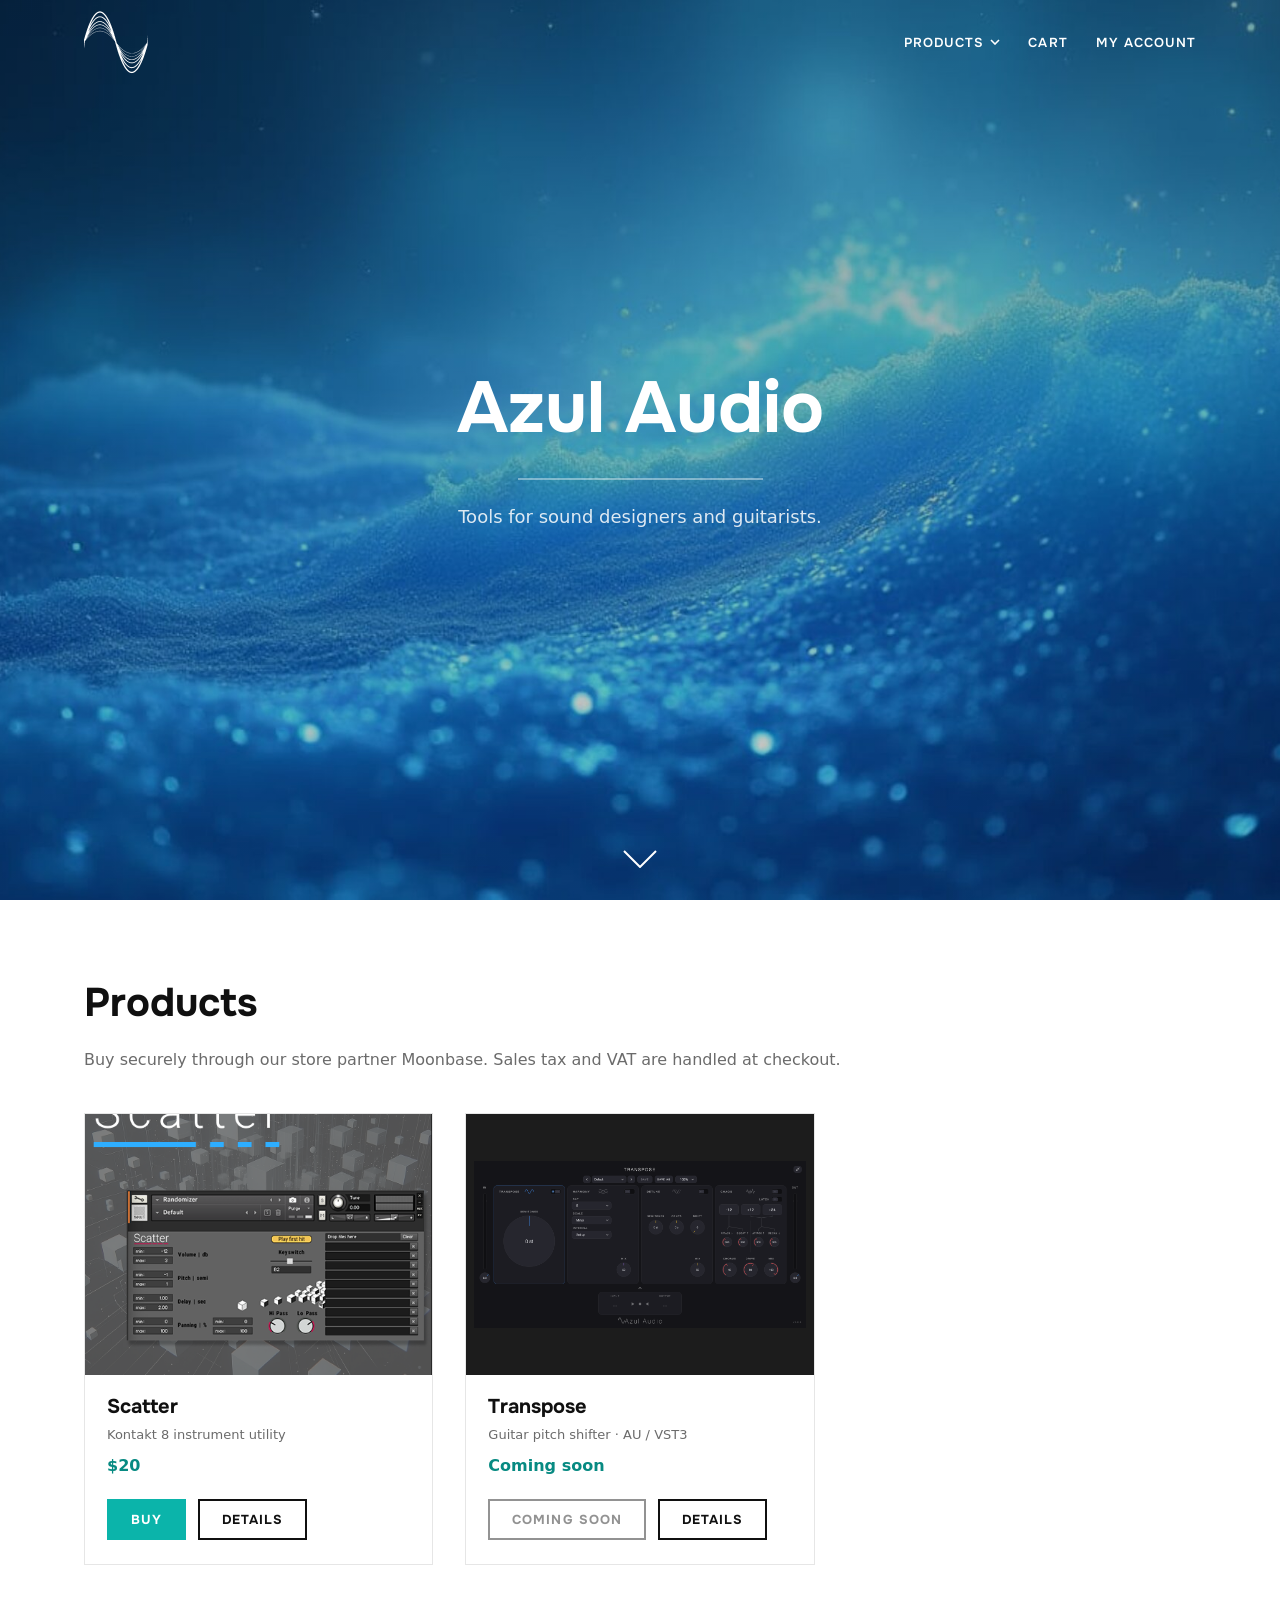
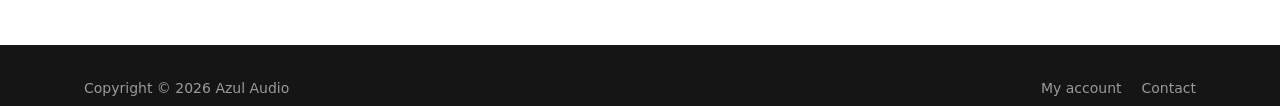
==== cart/index.html @ f4c9daf7 "Initial draft of azulaudio.com static site with Moonbase storefront Static HTML/CSS/JS replacement f" ====
<!doctype html><meta charset="utf-8"><title>Azul Audio</title>
<meta name="robots" content="noindex"><meta http-equiv="refresh" content="0; url=/?cart">
<link rel="canonical" href="/?cart"><a href="/?cart">Continue to Azul Audio</a>
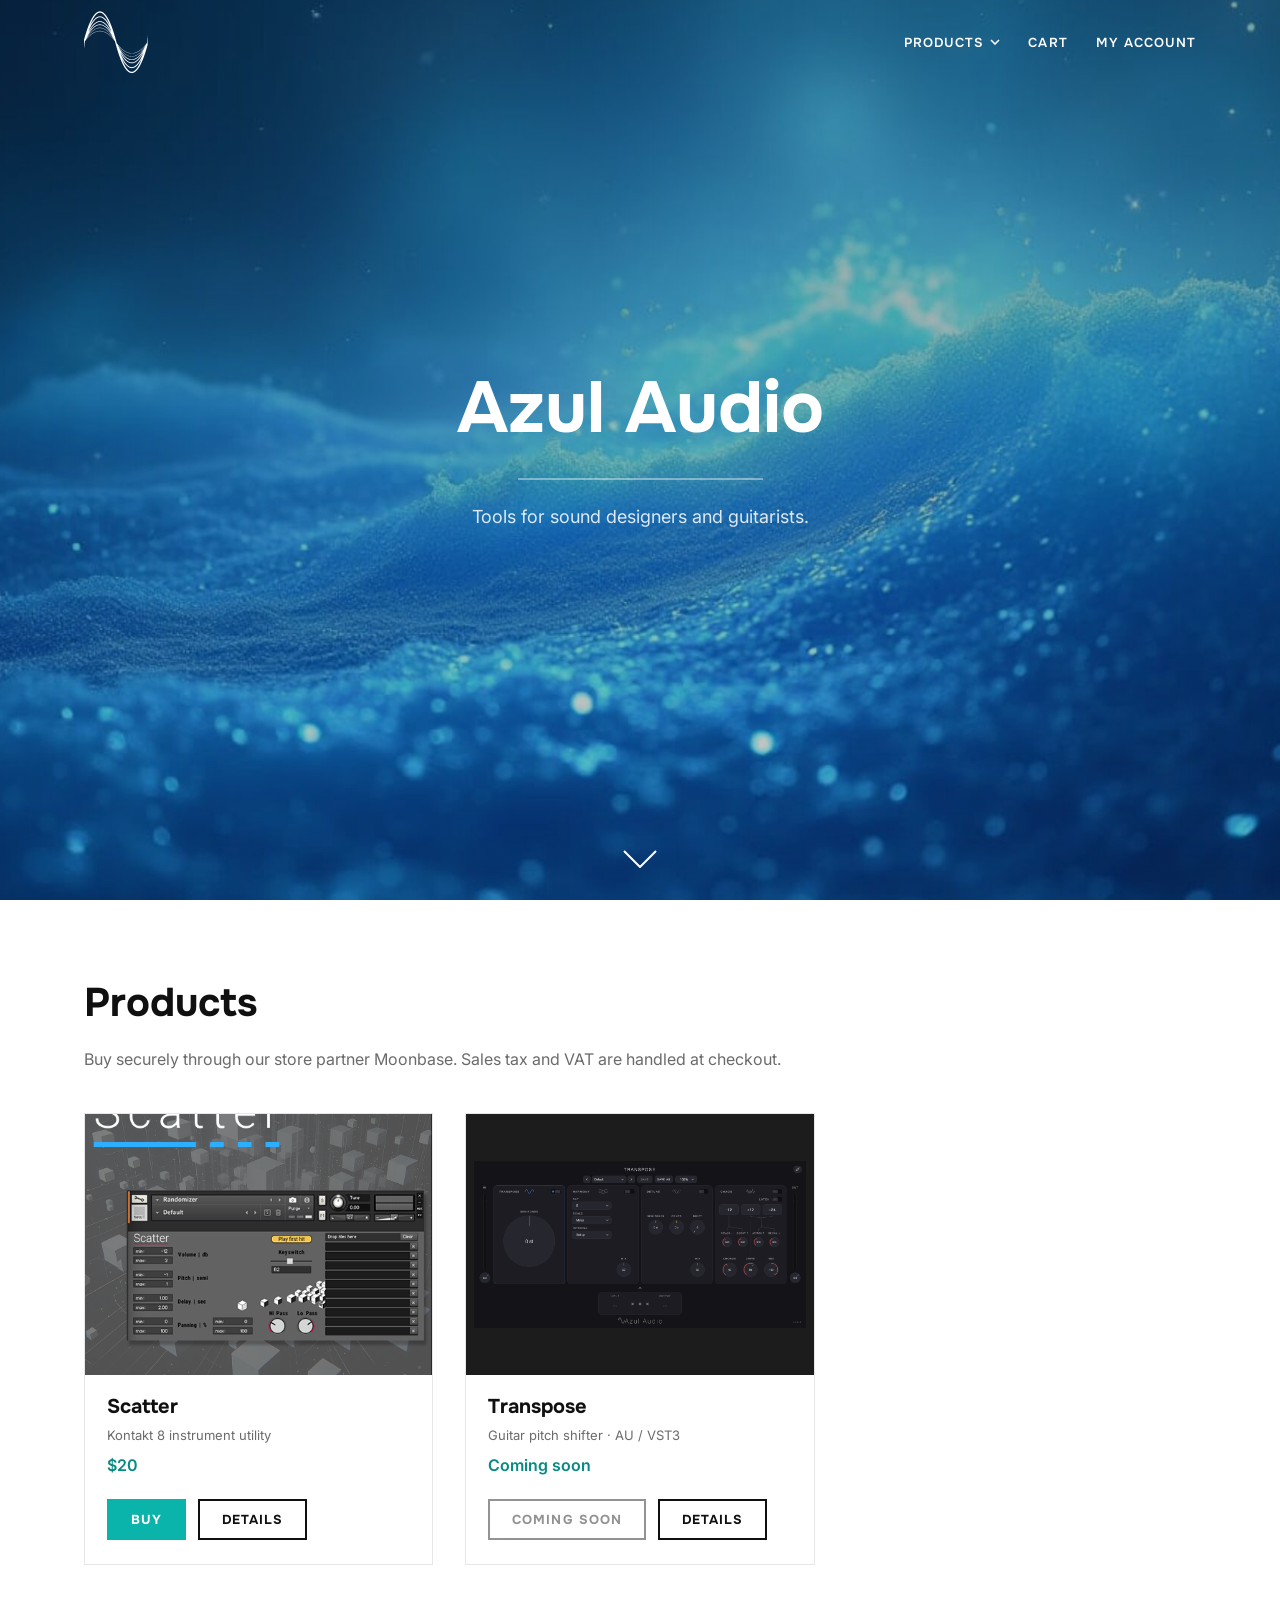
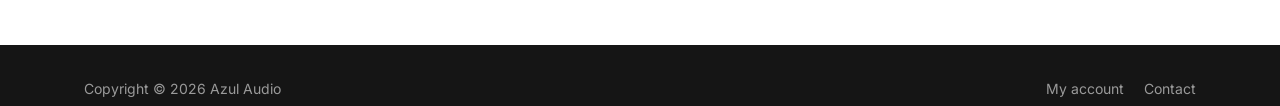
==== commit 03d15af9: "Use relative paths and park CNAME for the github.io preview Root-relative paths broke under the /azu" ====
--- a/cart/index.html
+++ b/cart/index.html
@@ -1,3 +1,3 @@
 <!doctype html><meta charset="utf-8"><title>Azul Audio</title>
-<meta name="robots" content="noindex"><meta http-equiv="refresh" content="0; url=/?cart">
-<link rel="canonical" href="/?cart"><a href="/?cart">Continue to Azul Audio</a>
+<meta name="robots" content="noindex"><meta http-equiv="refresh" content="0; url=../?cart">
+<link rel="canonical" href="../?cart"><a href="../?cart">Continue to Azul Audio</a>
